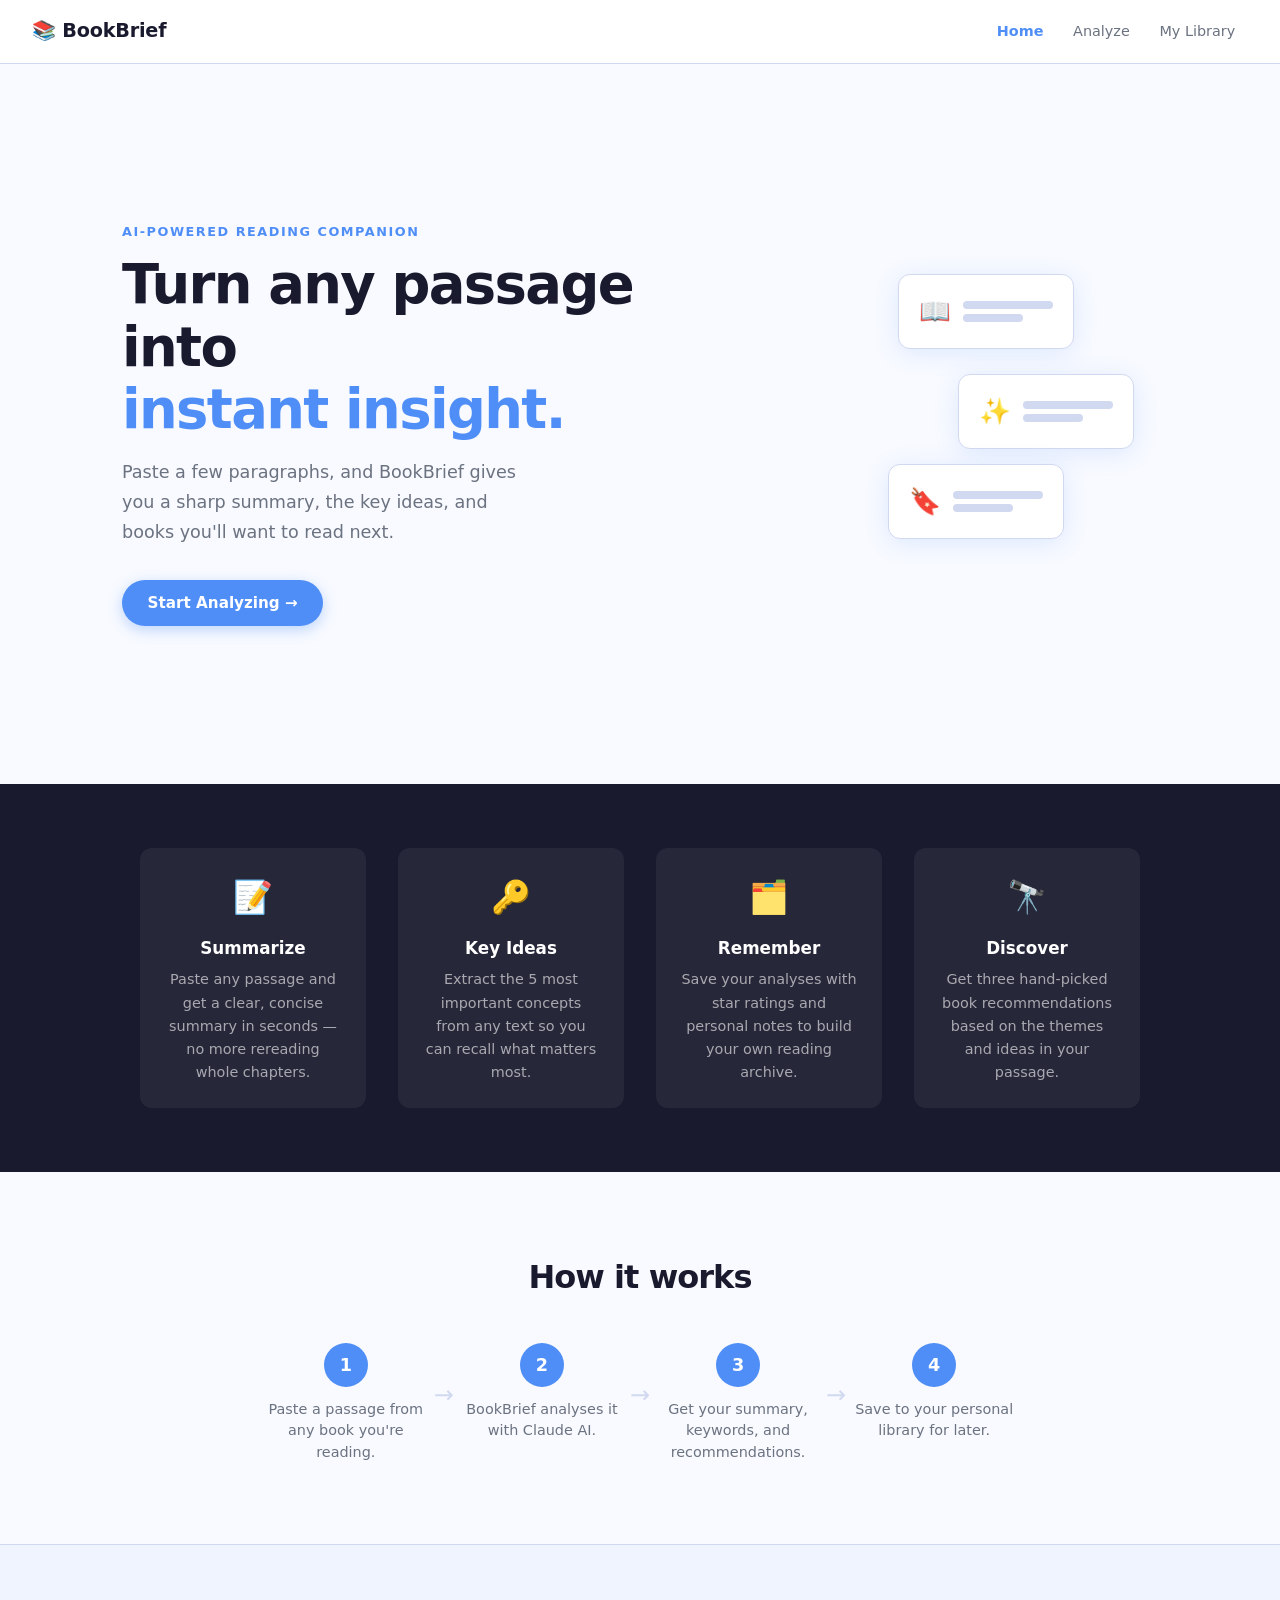
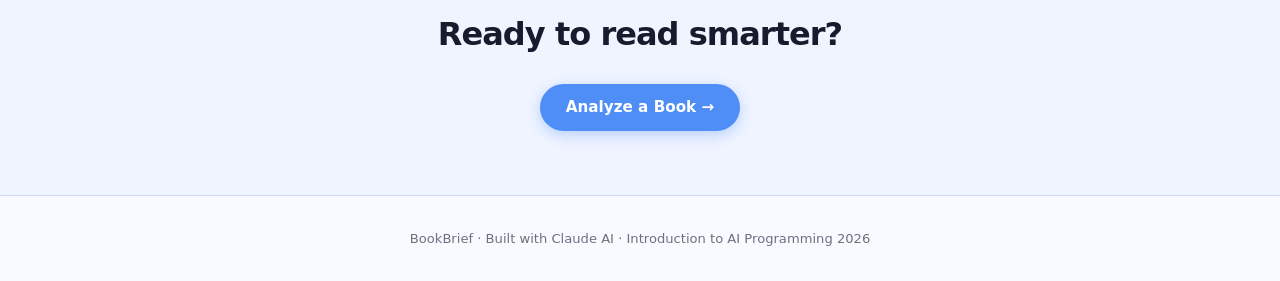
==== index.html @ 8bb093bb "Add files via upload" ====
<!DOCTYPE html>
<html lang="en">
<head>
  <meta charset="UTF-8" />
  <meta name="viewport" content="width=device-width, initial-scale=1.0" />
  <title>BookBrief — AI Book Summarizer</title>
  <link rel="stylesheet" href="style.css" />
</head>
<body>
  <!-- NAV -->
  <nav class="navbar">
    <a href="index.html" class="nav-logo">📚 BookBrief</a>
    <button class="nav-toggle" onclick="toggleNav()" aria-label="Menu">☰</button>
    <ul class="nav-links" id="navLinks">
      <li><a href="index.html" class="active">Home</a></li>
      <li><a href="analyze.html">Analyze</a></li>
      <li><a href="library.html">My Library</a></li>
    </ul>
  </nav>

  <!-- HERO -->
  <section class="hero">
    <div class="hero-inner">
      <p class="hero-eyebrow">AI-Powered Reading Companion</p>
      <h1 class="hero-title">Turn any passage into<br><span class="accent">instant insight.</span></h1>
      <p class="hero-sub">
        Paste a few paragraphs, and BookBrief gives you a sharp summary,
        the key ideas, and books you'll want to read next.
      </p>
      <a href="analyze.html" class="btn-primary">Start Analyzing →</a>
    </div>
    <div class="hero-graphic" aria-hidden="true">
      <div class="book-card bc1">
        <div class="bc-emoji">📖</div>
        <div class="bc-lines">
          <div class="bc-line"></div>
          <div class="bc-line short"></div>
        </div>
      </div>
      <div class="book-card bc2">
        <div class="bc-emoji">✨</div>
        <div class="bc-lines">
          <div class="bc-line"></div>
          <div class="bc-line short"></div>
        </div>
      </div>
      <div class="book-card bc3">
        <div class="bc-emoji">🔖</div>
        <div class="bc-lines">
          <div class="bc-line"></div>
          <div class="bc-line short"></div>
        </div>
      </div>
    </div>
  </section>

  <!-- VALUE PROPS -->
  <section class="props">
    <div class="props-grid">
      <div class="prop-card">
        <div class="prop-icon">📝</div>
        <h3>Summarize</h3>
        <p>Paste any passage and get a clear, concise summary in seconds — no more rereading whole chapters.</p>
      </div>
      <div class="prop-card">
        <div class="prop-icon">🔑</div>
        <h3>Key Ideas</h3>
        <p>Extract the 5 most important concepts from any text so you can recall what matters most.</p>
      </div>
      <div class="prop-card">
        <div class="prop-icon">🗂️</div>
        <h3>Remember</h3>
        <p>Save your analyses with star ratings and personal notes to build your own reading archive.</p>
      </div>
      <div class="prop-card">
        <div class="prop-icon">🔭</div>
        <h3>Discover</h3>
        <p>Get three hand-picked book recommendations based on the themes and ideas in your passage.</p>
      </div>
    </div>
  </section>

  <!-- HOW IT WORKS -->
  <section class="how">
    <h2 class="section-title">How it works</h2>
    <div class="steps">
      <div class="step">
        <div class="step-num">1</div>
        <p>Paste a passage from any book you're reading.</p>
      </div>
      <div class="step-arrow">→</div>
      <div class="step">
        <div class="step-num">2</div>
        <p>BookBrief analyses it with Claude AI.</p>
      </div>
      <div class="step-arrow">→</div>
      <div class="step">
        <div class="step-num">3</div>
        <p>Get your summary, keywords, and recommendations.</p>
      </div>
      <div class="step-arrow">→</div>
      <div class="step">
        <div class="step-num">4</div>
        <p>Save to your personal library for later.</p>
      </div>
    </div>
  </section>

  <!-- CTA -->
  <section class="cta-section">
    <h2>Ready to read smarter?</h2>
    <a href="analyze.html" class="btn-primary">Analyze a Book →</a>
  </section>

  <footer class="footer">
    <p>BookBrief · Built with Claude AI · Introduction to AI Programming 2026</p>
  </footer>

  <script>
    function toggleNav() {
      document.getElementById('navLinks').classList.toggle('open');
    }
  </script>
</body>
</html>
---- style.css ----
/* ── Variables ────────────────────────────────────────────── */
:root {
  --ink:        #1A1A2E;
  --accent:     #4F8EF7;
  --accent-dk:  #2563EB;
  --bg:         #F8FAFF;
  --surface:    #FFFFFF;
  --border:     #D1D9F0;
  --mid-gray:   #6B7280;
  --light-bg:   #EFF4FF;
  --danger:     #EF4444;
  --nav-h:      64px;
  --radius:     12px;
  --shadow:     0 2px 12px rgba(79,142,247,.10);
  --shadow-md:  0 4px 24px rgba(79,142,247,.16);
}

/* ── Reset ────────────────────────────────────────────────── */
*, *::before, *::after { box-sizing: border-box; margin: 0; padding: 0; }
html { scroll-behavior: smooth; }
body {
  font-family: system-ui, -apple-system, 'Segoe UI', sans-serif;
  background: var(--bg);
  color: var(--ink);
  line-height: 1.6;
  padding-top: var(--nav-h);
}

/* ── Nav ──────────────────────────────────────────────────── */
.navbar {
  position: fixed; top: 0; left: 0; right: 0; z-index: 100;
  height: var(--nav-h);
  background: rgba(255,255,255,.92);
  backdrop-filter: blur(12px);
  border-bottom: 1px solid var(--border);
  display: flex; align-items: center; justify-content: space-between;
  padding: 0 2rem;
  gap: 1rem;
}
.nav-logo {
  font-size: 1.2rem; font-weight: 700; color: var(--ink);
  text-decoration: none; letter-spacing: -.01em; flex-shrink: 0;
}
.nav-links {
  list-style: none; display: flex; gap: .25rem;
}
.nav-links a {
  text-decoration: none; color: var(--mid-gray);
  font-size: .9rem; font-weight: 500; padding: .4rem .8rem;
  border-radius: 8px; transition: color .2s, background .2s;
}
.nav-links a:hover { color: var(--accent); background: var(--light-bg); }
.nav-links a.active { color: var(--accent); font-weight: 700; }
.nav-toggle {
  display: none; background: none; border: none; font-size: 1.4rem;
  cursor: pointer; color: var(--ink);
}
@media (max-width: 640px) {
  .nav-toggle { display: block; }
  .nav-links {
    display: none; flex-direction: column; position: absolute;
    top: var(--nav-h); left: 0; right: 0;
    background: var(--surface); border-bottom: 1px solid var(--border);
    padding: 1rem; gap: .25rem;
  }
  .nav-links.open { display: flex; }
}

/* ── Buttons ──────────────────────────────────────────────── */
.btn-primary {
  display: inline-block; background: var(--accent); color: #fff;
  font-weight: 600; font-size: .95rem; padding: .7rem 1.6rem;
  border-radius: 50px; border: none; cursor: pointer;
  text-decoration: none; transition: background .2s, transform .1s, box-shadow .2s;
  box-shadow: 0 4px 14px rgba(79,142,247,.35);
}
.btn-primary:hover { background: var(--accent-dk); transform: translateY(-1px); box-shadow: 0 6px 18px rgba(79,142,247,.40); }
.btn-primary:active { transform: translateY(0); }
.btn-primary:disabled { opacity: .55; cursor: not-allowed; transform: none; }

.btn-ghost {
  background: none; border: 1.5px solid var(--border); color: var(--mid-gray);
  font-size: .85rem; font-weight: 500; padding: .4rem .9rem;
  border-radius: 8px; cursor: pointer; transition: border-color .2s, color .2s;
}
.btn-ghost:hover { border-color: var(--accent); color: var(--accent); }

.btn-danger {
  background: var(--danger); color: #fff; border: none;
  font-size: .9rem; font-weight: 600; padding: .5rem 1.2rem;
  border-radius: 8px; cursor: pointer; transition: opacity .2s;
}
.btn-danger:hover { opacity: .85; }

.btn-danger-ghost {
  background: none; border: 1.5px solid #fca5a5; color: var(--danger);
  font-size: .85rem; font-weight: 500; padding: .4rem .9rem;
  border-radius: 8px; cursor: pointer; transition: border-color .2s, background .2s;
}
.btn-danger-ghost:hover { background: #fef2f2; border-color: var(--danger); }

.btn-sm { padding: .3rem .7rem; font-size: .8rem; }

/* ── Cards ────────────────────────────────────────────────── */
.card {
  background: var(--surface);
  border: 1px solid var(--border);
  border-radius: var(--radius);
  padding: 1.75rem;
  box-shadow: var(--shadow);
}

/* ── HERO ─────────────────────────────────────────────────── */
.hero {
  min-height: 80vh; display: flex; align-items: center;
  justify-content: space-between; gap: 3rem;
  max-width: 1100px; margin: 0 auto; padding: 5rem 2rem;
}
.hero-inner { max-width: 540px; }
.hero-eyebrow {
  font-size: .8rem; font-weight: 700; letter-spacing: .12em;
  text-transform: uppercase; color: var(--accent); margin-bottom: .75rem;
}
.hero-title {
  font-size: clamp(2.4rem, 5vw, 3.4rem); font-weight: 800;
  line-height: 1.15; letter-spacing: -.03em; color: var(--ink);
  margin-bottom: 1rem;
}
.hero-title .accent { color: var(--accent); }
.hero-sub {
  font-size: 1.1rem; color: var(--mid-gray); line-height: 1.7;
  margin-bottom: 2rem; max-width: 420px;
}

/* floating book cards decoration */
.hero-graphic {
  flex-shrink: 0; position: relative;
  width: 280px; height: 300px; display: none;
}
@media (min-width: 900px) { .hero-graphic { display: block; } }
.book-card {
  position: absolute; background: var(--surface);
  border: 1px solid var(--border); border-radius: var(--radius);
  padding: 1rem 1.25rem; box-shadow: var(--shadow-md);
  display: flex; align-items: center; gap: .75rem;
  animation: float 4s ease-in-out infinite;
}
.bc1 { top: 0; left: 20px; animation-delay: 0s; }
.bc2 { top: 100px; left: 80px; animation-delay: 1.3s; }
.bc3 { top: 190px; left: 10px; animation-delay: 2.6s; }
.bc-emoji { font-size: 1.6rem; }
.bc-lines { display: flex; flex-direction: column; gap: .35rem; }
.bc-line { height: 8px; width: 90px; background: var(--border); border-radius: 99px; }
.bc-line.short { width: 60px; }
@keyframes float {
  0%,100% { transform: translateY(0); }
  50%      { transform: translateY(-8px); }
}

/* ── Value props ──────────────────────────────────────────── */
.props {
  background: var(--ink); padding: 4rem 2rem;
}
.props-grid {
  display: grid; grid-template-columns: repeat(auto-fit, minmax(200px, 1fr));
  gap: 2rem; max-width: 1000px; margin: 0 auto;
}
.prop-card {
  text-align: center; padding: 1.5rem; border-radius: var(--radius);
  background: rgba(255,255,255,.06); transition: background .2s;
}
.prop-card:hover { background: rgba(255,255,255,.10); }
.prop-icon { font-size: 2rem; margin-bottom: .75rem; }
.prop-card h3 { color: #fff; font-size: 1.05rem; margin-bottom: .4rem; }
.prop-card p  { color: rgba(255,255,255,.60); font-size: .9rem; line-height: 1.6; }

/* ── How it works ─────────────────────────────────────────── */
.how {
  padding: 5rem 2rem; max-width: 900px; margin: 0 auto; text-align: center;
}
.section-title {
  font-size: 2rem; font-weight: 800; letter-spacing: -.03em;
  color: var(--ink); margin-bottom: 2.5rem;
}
.steps {
  display: flex; align-items: flex-start; justify-content: center;
  flex-wrap: wrap; gap: .5rem;
}
.step { text-align: center; flex: 0 0 auto; width: 160px; }
.step-num {
  width: 44px; height: 44px; border-radius: 50%;
  background: var(--accent); color: #fff; font-weight: 800; font-size: 1.1rem;
  display: flex; align-items: center; justify-content: center; margin: 0 auto .75rem;
}
.step p { font-size: .9rem; color: var(--mid-gray); line-height: 1.5; }
.step-arrow { font-size: 1.5rem; color: var(--border); align-self: center; margin-top: -1rem; }

/* ── CTA section ──────────────────────────────────────────── */
.cta-section {
  background: var(--light-bg); text-align: center;
  padding: 4rem 2rem; border-top: 1px solid var(--border);
}
.cta-section h2 {
  font-size: 2rem; font-weight: 800; letter-spacing: -.03em; margin-bottom: 1.5rem;
}

/* ── Page layout ──────────────────────────────────────────── */
.page-main {
  max-width: 760px; margin: 0 auto; padding: 3rem 1.5rem 5rem;
}
.page-header { margin-bottom: 2rem; }
.page-header h1 {
  font-size: 2rem; font-weight: 800; letter-spacing: -.03em; margin-bottom: .4rem;
}
.page-header p { color: var(--mid-gray); }

/* ── Form ─────────────────────────────────────────────────── */
.analyze-form { display: flex; flex-direction: column; gap: 1.25rem; }
.form-group { display: flex; flex-direction: column; gap: .4rem; }
.form-group label {
  font-size: .85rem; font-weight: 600; color: var(--ink);
  display: flex; align-items: center; gap: .5rem;
}
.label-hint { font-weight: 400; color: var(--mid-gray); font-size: .8rem; }
input[type=text], textarea {
  width: 100%; padding: .7rem 1rem;
  border: 1.5px solid var(--border); border-radius: 10px;
  font-size: .95rem; font-family: inherit;
  background: var(--bg); color: var(--ink);
  transition: border-color .2s, box-shadow .2s; resize: vertical;
}
input[type=text]:focus, textarea:focus {
  outline: none; border-color: var(--accent);
  box-shadow: 0 0 0 3px rgba(79,142,247,.18);
}
.error-msg {
  background: #fef2f2; border: 1px solid #fca5a5;
  color: #b91c1c; padding: .65rem 1rem; border-radius: 8px;
  font-size: .9rem;
}

/* ── Loading ──────────────────────────────────────────────── */
.loading-box {
  text-align: center; padding: 3rem;
  display: flex; flex-direction: column; align-items: center; gap: 1rem;
  color: var(--mid-gray);
}
.spinner {
  width: 40px; height: 40px; border: 3px solid var(--border);
  border-top-color: var(--accent); border-radius: 50%;
  animation: spin .8s linear infinite;
}
@keyframes spin { to { transform: rotate(360deg); } }

/* ── Results ──────────────────────────────────────────────── */
.results { display: flex; flex-direction: column; gap: 1.25rem; margin-top: 1.5rem; }
.result-card { }
.result-header { display: flex; align-items: center; justify-content: space-between; margin-bottom: .75rem; }
.result-header h2 { font-size: 1.05rem; font-weight: 700; }
.result-body { color: var(--ink); line-height: 1.7; }

/* ── Chips ────────────────────────────────────────────────── */
.chip-row { display: flex; flex-wrap: wrap; gap: .5rem; margin-top: .75rem; }
.chip {
  background: var(--light-bg); color: var(--accent);
  font-size: .82rem; font-weight: 600; padding: .3rem .8rem;
  border-radius: 50px; border: 1px solid rgba(79,142,247,.25);
}
.chip-sm { font-size: .75rem; padding: .2rem .6rem; }

/* ── Recommendations ──────────────────────────────────────── */
.rec-list {
  list-style: none; display: flex; flex-direction: column; gap: .6rem;
  margin-top: .75rem;
}
.rec-list li {
  display: flex; align-items: center; gap: .75rem;
  font-size: .95rem; color: var(--ink);
}
.rec-num {
  width: 24px; height: 24px; border-radius: 50%;
  background: var(--light-bg); color: var(--accent);
  font-size: .75rem; font-weight: 700;
  display: flex; align-items: center; justify-content: center; flex-shrink: 0;
}

/* ── Save card ────────────────────────────────────────────── */
.save-card { display: flex; flex-direction: column; gap: 1rem; }
.save-card h2 { font-size: 1.05rem; font-weight: 700; }
.star-row { display: flex; align-items: center; gap: .75rem; font-size: .9rem; color: var(--mid-gray); }
.stars { display: flex; gap: .15rem; }
.star {
  background: none; border: none; font-size: 1.5rem; color: var(--border);
  cursor: pointer; padding: 0; line-height: 1; transition: color .15s, transform .1s;
}
.star:hover, .star.active { color: #f59e0b; }
.star:hover { transform: scale(1.1); }
.save-msg {
  background: #f0fdf4; border: 1px solid #86efac;
  color: #15803d; padding: .6rem 1rem; border-radius: 8px; font-size: .9rem;
}

/* ── Library page ─────────────────────────────────────────── */
.lib-header { display: flex; align-items: flex-start; justify-content: space-between; flex-wrap: wrap; gap: 1rem; }
.lib-controls { display: flex; align-items: center; gap: .75rem; }
.search-input { max-width: 220px; padding: .55rem .9rem; font-size: .88rem; }

.lib-grid {
  display: grid; grid-template-columns: repeat(auto-fill, minmax(300px, 1fr));
  gap: 1.25rem; margin-top: 1rem;
}
.lib-card {
  background: var(--surface); border: 1px solid var(--border);
  border-radius: var(--radius); padding: 1.5rem;
  box-shadow: var(--shadow); display: flex; flex-direction: column; gap: .75rem;
  transition: box-shadow .2s, transform .2s;
}
.lib-card:hover { box-shadow: var(--shadow-md); transform: translateY(-2px); }
.lib-card-top { display: flex; gap: 1rem; align-items: flex-start; }
.lib-emoji { font-size: 2.2rem; line-height: 1; }
.lib-card-meta { flex: 1; min-width: 0; }
.lib-title {
  font-size: 1rem; font-weight: 700; color: var(--ink);
  white-space: nowrap; overflow: hidden; text-overflow: ellipsis; margin-bottom: .2rem;
}
.lib-stars { display: flex; gap: .05rem; margin-bottom: .2rem; }
.star-display { font-size: 1rem; color: var(--border); }
.star-display.filled { color: #f59e0b; }
.no-rating { font-size: .8rem; color: var(--mid-gray); }
.lib-date { font-size: .75rem; color: var(--mid-gray); }
.lib-review {
  font-size: .9rem; color: var(--mid-gray); font-style: italic;
  border-left: 3px solid var(--accent); padding-left: .75rem;
}
.lib-summary {
  font-size: .88rem; color: var(--ink); line-height: 1.6;
  display: -webkit-box; -webkit-line-clamp: 3; -webkit-box-orient: vertical; overflow: hidden;
}
.lib-card-footer {
  display: flex; justify-content: space-between; align-items: center;
  border-top: 1px solid var(--border); padding-top: .75rem; margin-top: .25rem;
}

/* ── Empty state ──────────────────────────────────────────── */
.empty-state {
  text-align: center; padding: 5rem 2rem;
  display: flex; flex-direction: column; align-items: center; gap: 1rem;
}
.empty-icon { font-size: 3rem; }
.empty-state h2 { font-size: 1.4rem; font-weight: 700; color: var(--ink); }
.empty-state p { color: var(--mid-gray); }

/* ── Modal ────────────────────────────────────────────────── */
.modal-overlay {
  position: fixed; inset: 0; background: rgba(0,0,0,.45);
  display: flex; align-items: center; justify-content: center; z-index: 200;
}
.modal {
  background: var(--surface); border-radius: var(--radius);
  padding: 2rem; max-width: 360px; width: 90%;
  box-shadow: 0 20px 60px rgba(0,0,0,.25);
}
.modal h3 { font-size: 1.1rem; margin-bottom: .4rem; }
.modal p  { color: var(--mid-gray); font-size: .9rem; margin-bottom: 1.5rem; }
.modal-btns { display: flex; justify-content: flex-end; gap: .75rem; }

/* ── Footer ───────────────────────────────────────────────── */
.footer {
  text-align: center; padding: 2rem;
  color: var(--mid-gray); font-size: .82rem;
  border-top: 1px solid var(--border);
}

/* ── Utilities ────────────────────────────────────────────── */
.hidden { display: none !important; }
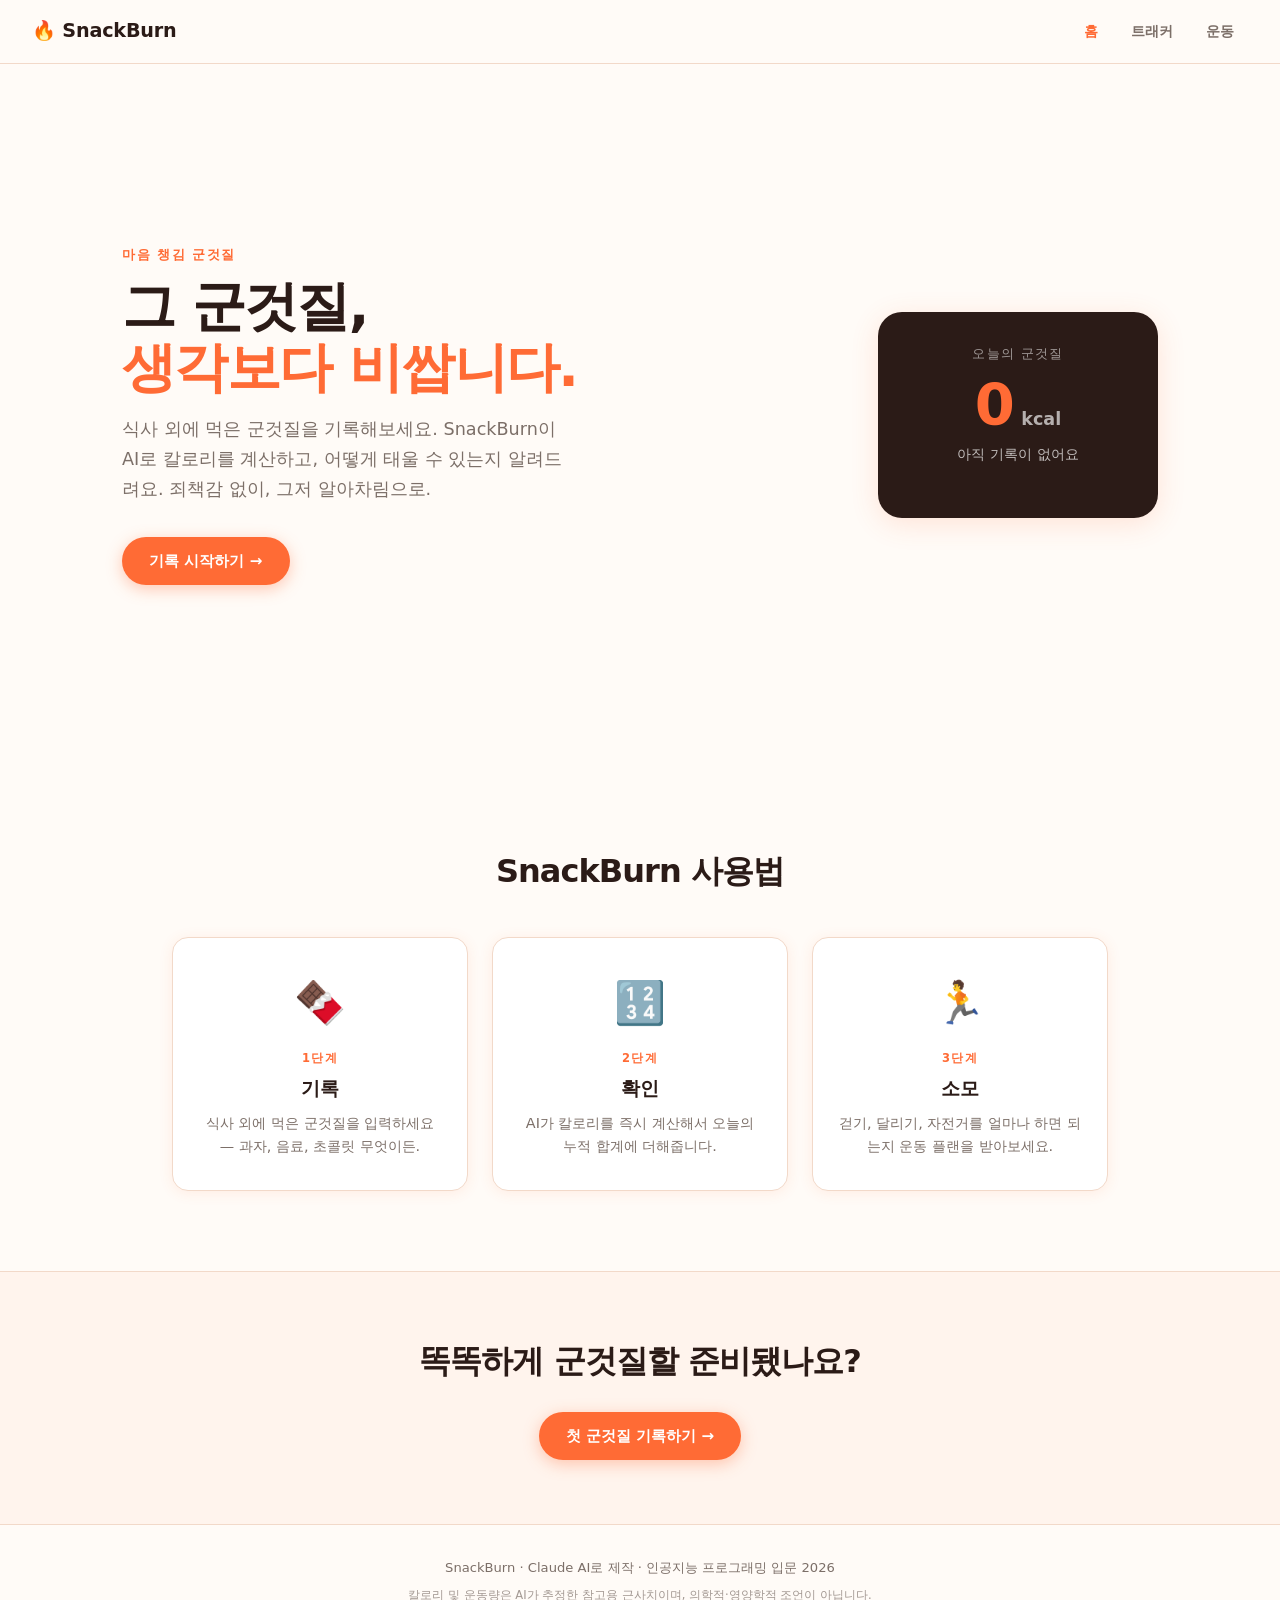
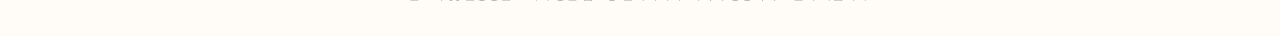
==== commit 4776e275: "Add files via upload" ====
--- a/index.html
+++ b/index.html
@@ -1,125 +1,104 @@
 <!DOCTYPE html>
-<html lang="en">
+<html lang="ko">
 <head>
   <meta charset="UTF-8" />
   <meta name="viewport" content="width=device-width, initial-scale=1.0" />
-  <title>BookBrief — AI Book Summarizer</title>
+  <title>SnackBurn — 군것질, 똑똑하게 태우자</title>
   <link rel="stylesheet" href="style.css" />
 </head>
 <body>
   <!-- NAV -->
   <nav class="navbar">
-    <a href="index.html" class="nav-logo">📚 BookBrief</a>
-    <button class="nav-toggle" onclick="toggleNav()" aria-label="Menu">☰</button>
+    <a href="index.html" class="nav-logo">🔥 SnackBurn</a>
+    <button class="nav-toggle" onclick="toggleNav()" aria-label="메뉴">☰</button>
     <ul class="nav-links" id="navLinks">
-      <li><a href="index.html" class="active">Home</a></li>
-      <li><a href="analyze.html">Analyze</a></li>
-      <li><a href="library.html">My Library</a></li>
+      <li><a href="index.html" class="active">홈</a></li>
+      <li><a href="tracker.html">트래커</a></li>
+      <li><a href="workout.html">운동</a></li>
     </ul>
   </nav>
 
   <!-- HERO -->
   <section class="hero">
     <div class="hero-inner">
-      <p class="hero-eyebrow">AI-Powered Reading Companion</p>
-      <h1 class="hero-title">Turn any passage into<br><span class="accent">instant insight.</span></h1>
+      <p class="hero-eyebrow">마음 챙김 군것질</p>
+      <h1 class="hero-title">그 군것질,<br><span class="accent">생각보다 비쌉니다.</span></h1>
       <p class="hero-sub">
-        Paste a few paragraphs, and BookBrief gives you a sharp summary,
-        the key ideas, and books you'll want to read next.
+        식사 외에 먹은 군것질을 기록해보세요. SnackBurn이 AI로 칼로리를 계산하고,
+        어떻게 태울 수 있는지 알려드려요. 죄책감 없이, 그저 알아차림으로.
       </p>
-      <a href="analyze.html" class="btn-primary">Start Analyzing →</a>
+      <a href="tracker.html" class="btn-primary">기록 시작하기 →</a>
     </div>
-    <div class="hero-graphic" aria-hidden="true">
-      <div class="book-card bc1">
-        <div class="bc-emoji">📖</div>
-        <div class="bc-lines">
-          <div class="bc-line"></div>
-          <div class="bc-line short"></div>
-        </div>
+
+    <!-- TODAY SUMMARY WIDGET -->
+    <div class="today-widget">
+      <p class="tw-label">오늘의 군것질</p>
+      <div class="tw-calorie">
+        <span class="tw-num" id="todayCalories">0</span>
+        <span class="tw-unit">kcal</span>
       </div>
-      <div class="book-card bc2">
-        <div class="bc-emoji">✨</div>
-        <div class="bc-lines">
-          <div class="bc-line"></div>
-          <div class="bc-line short"></div>
-        </div>
-      </div>
-      <div class="book-card bc3">
-        <div class="bc-emoji">🔖</div>
-        <div class="bc-lines">
-          <div class="bc-line"></div>
-          <div class="bc-line short"></div>
-        </div>
-      </div>
+      <p class="tw-count" id="todayCount">아직 기록이 없어요</p>
+      <a href="workout.html" class="tw-link" id="twLink">태우는 방법 보기 →</a>
     </div>
   </section>
 
-  <!-- VALUE PROPS -->
-  <section class="props">
-    <div class="props-grid">
-      <div class="prop-card">
-        <div class="prop-icon">📝</div>
-        <h3>Summarize</h3>
-        <p>Paste any passage and get a clear, concise summary in seconds — no more rereading whole chapters.</p>
+  <!-- CONCEPT -->
+  <section class="concept">
+    <h2 class="section-title">SnackBurn 사용법</h2>
+    <div class="concept-grid">
+      <div class="concept-card">
+        <div class="concept-emoji">🍫</div>
+        <div class="concept-step">1단계</div>
+        <h3>기록</h3>
+        <p>식사 외에 먹은 군것질을 입력하세요 — 과자, 음료, 초콜릿 무엇이든.</p>
       </div>
-      <div class="prop-card">
-        <div class="prop-icon">🔑</div>
-        <h3>Key Ideas</h3>
-        <p>Extract the 5 most important concepts from any text so you can recall what matters most.</p>
+      <div class="concept-card">
+        <div class="concept-emoji">🔢</div>
+        <div class="concept-step">2단계</div>
+        <h3>확인</h3>
+        <p>AI가 칼로리를 즉시 계산해서 오늘의 누적 합계에 더해줍니다.</p>
       </div>
-      <div class="prop-card">
-        <div class="prop-icon">🗂️</div>
-        <h3>Remember</h3>
-        <p>Save your analyses with star ratings and personal notes to build your own reading archive.</p>
-      </div>
-      <div class="prop-card">
-        <div class="prop-icon">🔭</div>
-        <h3>Discover</h3>
-        <p>Get three hand-picked book recommendations based on the themes and ideas in your passage.</p>
-      </div>
-    </div>
-  </section>
-
-  <!-- HOW IT WORKS -->
-  <section class="how">
-    <h2 class="section-title">How it works</h2>
-    <div class="steps">
-      <div class="step">
-        <div class="step-num">1</div>
-        <p>Paste a passage from any book you're reading.</p>
-      </div>
-      <div class="step-arrow">→</div>
-      <div class="step">
-        <div class="step-num">2</div>
-        <p>BookBrief analyses it with Claude AI.</p>
-      </div>
-      <div class="step-arrow">→</div>
-      <div class="step">
-        <div class="step-num">3</div>
-        <p>Get your summary, keywords, and recommendations.</p>
-      </div>
-      <div class="step-arrow">→</div>
-      <div class="step">
-        <div class="step-num">4</div>
-        <p>Save to your personal library for later.</p>
+      <div class="concept-card">
+        <div class="concept-emoji">🏃</div>
+        <div class="concept-step">3단계</div>
+        <h3>소모</h3>
+        <p>걷기, 달리기, 자전거를 얼마나 하면 되는지 운동 플랜을 받아보세요.</p>
       </div>
     </div>
   </section>
 
   <!-- CTA -->
   <section class="cta-section">
-    <h2>Ready to read smarter?</h2>
-    <a href="analyze.html" class="btn-primary">Analyze a Book →</a>
+    <h2>똑똑하게 군것질할 준비됐나요?</h2>
+    <a href="tracker.html" class="btn-primary">첫 군것질 기록하기 →</a>
   </section>
 
   <footer class="footer">
-    <p>BookBrief · Built with Claude AI · Introduction to AI Programming 2026</p>
+    <p>SnackBurn · Claude AI로 제작 · 인공지능 프로그래밍 입문 2026</p>
+    <p class="disclaimer">칼로리 및 운동량은 AI가 추정한 참고용 근사치이며, 의학적·영양학적 조언이 아닙니다.</p>
   </footer>
 
+  <script src="storage.js"></script>
   <script>
     function toggleNav() {
       document.getElementById('navLinks').classList.toggle('open');
     }
+
+    // 오늘 요약 불러오기
+    (function loadSummary() {
+      const log = SnackStore.getToday();
+      const total = log.reduce((sum, s) => sum + (s.calories || 0), 0);
+      document.getElementById('todayCalories').textContent = total;
+      const countEl = document.getElementById('todayCount');
+      const linkEl = document.getElementById('twLink');
+      if (log.length === 0) {
+        countEl.textContent = '아직 기록이 없어요';
+        linkEl.style.display = 'none';
+      } else {
+        countEl.textContent = `군것질 ${log.length}개 기록됨`;
+        linkEl.style.display = 'inline-block';
+      }
+    })();
   </script>
 </body>
 </html>
--- a/style.css
+++ b/style.css
@@ -1,21 +1,22 @@
 /* ── Variables ────────────────────────────────────────────── */
 :root {
-  --ink:        #1A1A2E;
-  --accent:     #4F8EF7;
-  --accent-dk:  #2563EB;
-  --bg:         #F8FAFF;
+  --ink:        #2B1B17;   /* deep cocoa */
+  --accent:     #FF6B35;   /* vivid orange - burn/energy */
+  --accent-dk:  #E8551F;
+  --green:      #16A34A;   /* exercise / positive */
+  --green-dk:   #15803D;
+  --bg:         #FFFBF7;   /* warm off-white */
   --surface:    #FFFFFF;
-  --border:     #D1D9F0;
-  --mid-gray:   #6B7280;
-  --light-bg:   #EFF4FF;
+  --border:     #F2D9C9;   /* soft peach */
+  --mid-gray:   #7C6F68;   /* warm gray */
+  --light-bg:   #FFF4ED;   /* warm cream */
   --danger:     #EF4444;
   --nav-h:      64px;
-  --radius:     12px;
-  --shadow:     0 2px 12px rgba(79,142,247,.10);
-  --shadow-md:  0 4px 24px rgba(79,142,247,.16);
-}
-
-/* ── Reset ────────────────────────────────────────────────── */
+  --radius:     16px;
+  --shadow:     0 2px 14px rgba(255,107,53,.10);
+  --shadow-md:  0 6px 28px rgba(255,107,53,.16);
+}
+
 *, *::before, *::after { box-sizing: border-box; margin: 0; padding: 0; }
 html { scroll-behavior: smooth; }
 body {
@@ -30,27 +31,24 @@
 .navbar {
   position: fixed; top: 0; left: 0; right: 0; z-index: 100;
   height: var(--nav-h);
-  background: rgba(255,255,255,.92);
+  background: rgba(255,251,247,.92);
   backdrop-filter: blur(12px);
   border-bottom: 1px solid var(--border);
   display: flex; align-items: center; justify-content: space-between;
-  padding: 0 2rem;
-  gap: 1rem;
+  padding: 0 2rem; gap: 1rem;
 }
 .nav-logo {
-  font-size: 1.2rem; font-weight: 700; color: var(--ink);
+  font-size: 1.2rem; font-weight: 800; color: var(--ink);
   text-decoration: none; letter-spacing: -.01em; flex-shrink: 0;
 }
-.nav-links {
-  list-style: none; display: flex; gap: .25rem;
-}
+.nav-links { list-style: none; display: flex; gap: .25rem; }
 .nav-links a {
   text-decoration: none; color: var(--mid-gray);
-  font-size: .9rem; font-weight: 500; padding: .4rem .8rem;
-  border-radius: 8px; transition: color .2s, background .2s;
+  font-size: .9rem; font-weight: 600; padding: .4rem .9rem;
+  border-radius: 10px; transition: color .2s, background .2s;
 }
 .nav-links a:hover { color: var(--accent); background: var(--light-bg); }
-.nav-links a.active { color: var(--accent); font-weight: 700; }
+.nav-links a.active { color: var(--accent); }
 .nav-toggle {
   display: none; background: none; border: none; font-size: 1.4rem;
   cursor: pointer; color: var(--ink);
@@ -69,37 +67,37 @@
 /* ── Buttons ──────────────────────────────────────────────── */
 .btn-primary {
   display: inline-block; background: var(--accent); color: #fff;
-  font-weight: 600; font-size: .95rem; padding: .7rem 1.6rem;
+  font-weight: 700; font-size: .95rem; padding: .75rem 1.7rem;
   border-radius: 50px; border: none; cursor: pointer;
   text-decoration: none; transition: background .2s, transform .1s, box-shadow .2s;
-  box-shadow: 0 4px 14px rgba(79,142,247,.35);
-}
-.btn-primary:hover { background: var(--accent-dk); transform: translateY(-1px); box-shadow: 0 6px 18px rgba(79,142,247,.40); }
+  box-shadow: 0 4px 16px rgba(255,107,53,.35);
+}
+.btn-primary:hover { background: var(--accent-dk); transform: translateY(-1px); box-shadow: 0 6px 20px rgba(255,107,53,.42); }
 .btn-primary:active { transform: translateY(0); }
-.btn-primary:disabled { opacity: .55; cursor: not-allowed; transform: none; }
+.btn-primary:disabled { opacity: .6; cursor: not-allowed; transform: none; }
+
+.btn-secondary {
+  display: inline-block; background: var(--green); color: #fff;
+  font-weight: 700; font-size: .95rem; padding: .75rem 1.7rem;
+  border-radius: 50px; border: none; cursor: pointer; text-decoration: none;
+  transition: background .2s, transform .1s; box-shadow: 0 4px 16px rgba(22,163,74,.30);
+}
+.btn-secondary:hover { background: var(--green-dk); transform: translateY(-1px); }
+.btn-secondary.full { width: 100%; text-align: center; margin-top: 1.5rem; }
 
 .btn-ghost {
   background: none; border: 1.5px solid var(--border); color: var(--mid-gray);
-  font-size: .85rem; font-weight: 500; padding: .4rem .9rem;
-  border-radius: 8px; cursor: pointer; transition: border-color .2s, color .2s;
+  font-size: .85rem; font-weight: 600; padding: .45rem .9rem;
+  border-radius: 10px; cursor: pointer; transition: border-color .2s, color .2s;
 }
 .btn-ghost:hover { border-color: var(--accent); color: var(--accent); }
-
 .btn-danger {
   background: var(--danger); color: #fff; border: none;
   font-size: .9rem; font-weight: 600; padding: .5rem 1.2rem;
-  border-radius: 8px; cursor: pointer; transition: opacity .2s;
+  border-radius: 10px; cursor: pointer; transition: opacity .2s;
 }
 .btn-danger:hover { opacity: .85; }
-
-.btn-danger-ghost {
-  background: none; border: 1.5px solid #fca5a5; color: var(--danger);
-  font-size: .85rem; font-weight: 500; padding: .4rem .9rem;
-  border-radius: 8px; cursor: pointer; transition: border-color .2s, background .2s;
-}
-.btn-danger-ghost:hover { background: #fef2f2; border-color: var(--danger); }
-
-.btn-sm { padding: .3rem .7rem; font-size: .8rem; }
+.btn-sm { padding: .35rem .8rem; font-size: .82rem; }
 
 /* ── Cards ────────────────────────────────────────────────── */
 .card {
@@ -112,264 +110,192 @@
 
 /* ── HERO ─────────────────────────────────────────────────── */
 .hero {
-  min-height: 80vh; display: flex; align-items: center;
+  min-height: 78vh; display: flex; align-items: center;
   justify-content: space-between; gap: 3rem;
-  max-width: 1100px; margin: 0 auto; padding: 5rem 2rem;
-}
-.hero-inner { max-width: 540px; }
+  max-width: 1100px; margin: 0 auto; padding: 4rem 2rem;
+  flex-wrap: wrap;
+}
+.hero-inner { max-width: 540px; flex: 1 1 360px; }
 .hero-eyebrow {
-  font-size: .8rem; font-weight: 700; letter-spacing: .12em;
+  font-size: .8rem; font-weight: 800; letter-spacing: .12em;
   text-transform: uppercase; color: var(--accent); margin-bottom: .75rem;
 }
 .hero-title {
-  font-size: clamp(2.4rem, 5vw, 3.4rem); font-weight: 800;
-  line-height: 1.15; letter-spacing: -.03em; color: var(--ink);
-  margin-bottom: 1rem;
+  font-size: clamp(2.3rem, 5vw, 3.4rem); font-weight: 900;
+  line-height: 1.12; letter-spacing: -.03em; color: var(--ink); margin-bottom: 1rem;
 }
 .hero-title .accent { color: var(--accent); }
 .hero-sub {
   font-size: 1.1rem; color: var(--mid-gray); line-height: 1.7;
-  margin-bottom: 2rem; max-width: 420px;
-}
-
-/* floating book cards decoration */
-.hero-graphic {
-  flex-shrink: 0; position: relative;
-  width: 280px; height: 300px; display: none;
-}
-@media (min-width: 900px) { .hero-graphic { display: block; } }
-.book-card {
-  position: absolute; background: var(--surface);
-  border: 1px solid var(--border); border-radius: var(--radius);
-  padding: 1rem 1.25rem; box-shadow: var(--shadow-md);
-  display: flex; align-items: center; gap: .75rem;
-  animation: float 4s ease-in-out infinite;
-}
-.bc1 { top: 0; left: 20px; animation-delay: 0s; }
-.bc2 { top: 100px; left: 80px; animation-delay: 1.3s; }
-.bc3 { top: 190px; left: 10px; animation-delay: 2.6s; }
-.bc-emoji { font-size: 1.6rem; }
-.bc-lines { display: flex; flex-direction: column; gap: .35rem; }
-.bc-line { height: 8px; width: 90px; background: var(--border); border-radius: 99px; }
-.bc-line.short { width: 60px; }
-@keyframes float {
-  0%,100% { transform: translateY(0); }
-  50%      { transform: translateY(-8px); }
-}
-
-/* ── Value props ──────────────────────────────────────────── */
-.props {
-  background: var(--ink); padding: 4rem 2rem;
-}
-.props-grid {
-  display: grid; grid-template-columns: repeat(auto-fit, minmax(200px, 1fr));
-  gap: 2rem; max-width: 1000px; margin: 0 auto;
-}
-.prop-card {
-  text-align: center; padding: 1.5rem; border-radius: var(--radius);
-  background: rgba(255,255,255,.06); transition: background .2s;
-}
-.prop-card:hover { background: rgba(255,255,255,.10); }
-.prop-icon { font-size: 2rem; margin-bottom: .75rem; }
-.prop-card h3 { color: #fff; font-size: 1.05rem; margin-bottom: .4rem; }
-.prop-card p  { color: rgba(255,255,255,.60); font-size: .9rem; line-height: 1.6; }
-
-/* ── How it works ─────────────────────────────────────────── */
-.how {
-  padding: 5rem 2rem; max-width: 900px; margin: 0 auto; text-align: center;
-}
-.section-title {
-  font-size: 2rem; font-weight: 800; letter-spacing: -.03em;
-  color: var(--ink); margin-bottom: 2.5rem;
-}
-.steps {
-  display: flex; align-items: flex-start; justify-content: center;
-  flex-wrap: wrap; gap: .5rem;
-}
-.step { text-align: center; flex: 0 0 auto; width: 160px; }
-.step-num {
-  width: 44px; height: 44px; border-radius: 50%;
-  background: var(--accent); color: #fff; font-weight: 800; font-size: 1.1rem;
-  display: flex; align-items: center; justify-content: center; margin: 0 auto .75rem;
-}
-.step p { font-size: .9rem; color: var(--mid-gray); line-height: 1.5; }
-.step-arrow { font-size: 1.5rem; color: var(--border); align-self: center; margin-top: -1rem; }
+  margin-bottom: 2rem; max-width: 440px;
+}
+
+/* Today widget */
+.today-widget {
+  flex: 0 1 280px;
+  background: var(--ink); color: #fff;
+  border-radius: 24px; padding: 2rem;
+  box-shadow: var(--shadow-md); text-align: center;
+}
+.tw-label { font-size: .8rem; text-transform: uppercase; letter-spacing: .1em; color: rgba(255,255,255,.55); margin-bottom: .75rem; }
+.tw-calorie { display: flex; align-items: baseline; justify-content: center; gap: .4rem; margin-bottom: .5rem; }
+.tw-num { font-size: 3.6rem; font-weight: 900; line-height: 1; color: var(--accent); }
+.tw-unit { font-size: 1.1rem; color: rgba(255,255,255,.65); font-weight: 600; }
+.tw-count { font-size: .9rem; color: rgba(255,255,255,.7); margin-bottom: 1.25rem; }
+.tw-link { color: #fff; font-size: .88rem; font-weight: 600; text-decoration: none; border-bottom: 2px solid var(--accent); padding-bottom: 2px; }
+.tw-link:hover { color: var(--accent); }
+
+/* ── Concept ──────────────────────────────────────────────── */
+.concept { padding: 5rem 2rem; max-width: 1000px; margin: 0 auto; text-align: center; }
+.section-title { font-size: 2rem; font-weight: 900; letter-spacing: -.03em; color: var(--ink); margin-bottom: 2.5rem; }
+.concept-grid { display: grid; grid-template-columns: repeat(auto-fit, minmax(220px, 1fr)); gap: 1.5rem; }
+.concept-card {
+  background: var(--surface); border: 1px solid var(--border);
+  border-radius: var(--radius); padding: 2rem 1.5rem; box-shadow: var(--shadow);
+  transition: transform .2s, box-shadow .2s;
+}
+.concept-card:hover { transform: translateY(-4px); box-shadow: var(--shadow-md); }
+.concept-emoji { font-size: 2.6rem; margin-bottom: .75rem; }
+.concept-step { font-size: .72rem; font-weight: 800; text-transform: uppercase; letter-spacing: .12em; color: var(--accent); margin-bottom: .4rem; }
+.concept-card h3 { font-size: 1.2rem; margin-bottom: .5rem; }
+.concept-card p { font-size: .9rem; color: var(--mid-gray); line-height: 1.6; }
 
 /* ── CTA section ──────────────────────────────────────────── */
 .cta-section {
   background: var(--light-bg); text-align: center;
   padding: 4rem 2rem; border-top: 1px solid var(--border);
 }
-.cta-section h2 {
-  font-size: 2rem; font-weight: 800; letter-spacing: -.03em; margin-bottom: 1.5rem;
-}
+.cta-section h2 { font-size: 2rem; font-weight: 900; letter-spacing: -.03em; margin-bottom: 1.5rem; }
 
 /* ── Page layout ──────────────────────────────────────────── */
-.page-main {
-  max-width: 760px; margin: 0 auto; padding: 3rem 1.5rem 5rem;
-}
+.page-main { max-width: 680px; margin: 0 auto; padding: 3rem 1.5rem 5rem; }
 .page-header { margin-bottom: 2rem; }
-.page-header h1 {
-  font-size: 2rem; font-weight: 800; letter-spacing: -.03em; margin-bottom: .4rem;
-}
+.page-header h1 { font-size: 2rem; font-weight: 900; letter-spacing: -.03em; margin-bottom: .4rem; }
 .page-header p { color: var(--mid-gray); }
 
-/* ── Form ─────────────────────────────────────────────────── */
-.analyze-form { display: flex; flex-direction: column; gap: 1.25rem; }
+/* ── Total card (tracker) ─────────────────────────────────── */
+.total-card {
+  background: var(--ink); color: #fff;
+  border-radius: var(--radius); padding: 2rem; text-align: center;
+  box-shadow: var(--shadow-md); margin-bottom: 1.5rem;
+}
+.total-label { font-size: .8rem; text-transform: uppercase; letter-spacing: .1em; color: rgba(255,255,255,.55); margin-bottom: .5rem; }
+.total-num { display: flex; align-items: baseline; justify-content: center; gap: .4rem; margin-bottom: 1.25rem; }
+.total-num #totalCalories { font-size: 4rem; font-weight: 900; line-height: 1; color: var(--accent); }
+.total-unit { font-size: 1.2rem; color: rgba(255,255,255,.65); font-weight: 600; }
+.progress-track { height: 10px; background: rgba(255,255,255,.15); border-radius: 50px; overflow: hidden; }
+.progress-fill { height: 100%; width: 0%; background: var(--accent); border-radius: 50px; transition: width .5s ease, background .3s; }
+.progress-hint { font-size: .82rem; color: rgba(255,255,255,.6); margin-top: .75rem; }
+
+/* ── Add form ─────────────────────────────────────────────── */
+.add-form { display: flex; flex-direction: column; gap: 1rem; margin-bottom: 2rem; }
+.add-row { display: flex; gap: .75rem; }
 .form-group { display: flex; flex-direction: column; gap: .4rem; }
-.form-group label {
-  font-size: .85rem; font-weight: 600; color: var(--ink);
-  display: flex; align-items: center; gap: .5rem;
-}
-.label-hint { font-weight: 400; color: var(--mid-gray); font-size: .8rem; }
-input[type=text], textarea {
+.form-group.grow { flex: 1; }
+.form-group.qty { width: 80px; }
+.form-group label { font-size: .82rem; font-weight: 700; color: var(--ink); }
+input[type=text], input[type=number] {
   width: 100%; padding: .7rem 1rem;
-  border: 1.5px solid var(--border); border-radius: 10px;
-  font-size: .95rem; font-family: inherit;
-  background: var(--bg); color: var(--ink);
-  transition: border-color .2s, box-shadow .2s; resize: vertical;
-}
-input[type=text]:focus, textarea:focus {
-  outline: none; border-color: var(--accent);
-  box-shadow: 0 0 0 3px rgba(79,142,247,.18);
-}
+  border: 1.5px solid var(--border); border-radius: 12px;
+  font-size: .95rem; font-family: inherit; background: var(--bg); color: var(--ink);
+  transition: border-color .2s, box-shadow .2s;
+}
+input:focus { outline: none; border-color: var(--accent); box-shadow: 0 0 0 3px rgba(255,107,53,.18); }
 .error-msg {
-  background: #fef2f2; border: 1px solid #fca5a5;
-  color: #b91c1c; padding: .65rem 1rem; border-radius: 8px;
-  font-size: .9rem;
+  background: #fef2f2; border: 1px solid #fca5a5; color: #b91c1c;
+  padding: .65rem 1rem; border-radius: 10px; font-size: .9rem;
+}
+
+/* ── Snack list ───────────────────────────────────────────── */
+.list-header { display: flex; align-items: center; justify-content: space-between; margin-bottom: 1rem; }
+.list-header h2 { font-size: 1.2rem; font-weight: 800; }
+.snack-list { list-style: none; display: flex; flex-direction: column; gap: .6rem; }
+.snack-item {
+  display: flex; align-items: center; gap: .9rem;
+  background: var(--surface); border: 1px solid var(--border);
+  border-radius: 14px; padding: .8rem 1rem; box-shadow: var(--shadow);
+  animation: slideIn .25s ease;
+}
+@keyframes slideIn { from { opacity: 0; transform: translateY(-6px); } to { opacity: 1; transform: translateY(0); } }
+.snack-emoji { font-size: 1.6rem; flex-shrink: 0; }
+.snack-info { flex: 1; display: flex; flex-direction: column; min-width: 0; }
+.snack-name { font-weight: 700; font-size: .95rem; }
+.snack-note { font-size: .78rem; color: var(--mid-gray); }
+.snack-cal { font-weight: 800; color: var(--accent); font-size: .95rem; flex-shrink: 0; }
+.snack-remove {
+  background: none; border: none; color: var(--mid-gray); cursor: pointer;
+  font-size: 1rem; padding: .2rem .4rem; border-radius: 6px; transition: color .2s, background .2s;
+}
+.snack-remove:hover { color: var(--danger); background: #fef2f2; }
+
+/* ── Burn banner (workout) ────────────────────────────────── */
+.burn-banner {
+  background: linear-gradient(135deg, var(--accent), var(--accent-dk));
+  color: #fff; border-radius: var(--radius); padding: 2rem; text-align: center;
+  box-shadow: var(--shadow-md); margin-bottom: 2rem;
+}
+.bb-label { font-size: .8rem; text-transform: uppercase; letter-spacing: .1em; opacity: .8; margin-bottom: .5rem; }
+.bb-num { font-size: 2.4rem; font-weight: 900; }
+.bb-num #burnCalories { font-size: 3rem; }
+.bb-unit { font-size: 1.1rem; font-weight: 600; opacity: .9; }
+
+/* ── Workout grid ─────────────────────────────────────────── */
+.workout-grid { display: grid; grid-template-columns: repeat(auto-fit, minmax(150px, 1fr)); gap: 1rem; }
+.workout-card {
+  background: var(--surface); border: 1px solid var(--border);
+  border-radius: var(--radius); padding: 1.75rem 1rem; text-align: center;
+  box-shadow: var(--shadow); transition: transform .2s, box-shadow .2s;
+}
+.workout-card:hover { transform: translateY(-4px); box-shadow: var(--shadow-md); border-color: var(--green); }
+.wc-emoji { font-size: 2.4rem; margin-bottom: .5rem; }
+.wc-name { font-size: .95rem; font-weight: 700; margin-bottom: .75rem; color: var(--ink); }
+.wc-time { color: var(--green); font-weight: 600; }
+.wc-min { font-size: 2rem; font-weight: 900; }
+.workout-note {
+  text-align: center; margin-top: 2rem; font-size: .95rem;
+  color: var(--mid-gray); background: var(--light-bg);
+  padding: 1rem; border-radius: 12px;
 }
 
 /* ── Loading ──────────────────────────────────────────────── */
 .loading-box {
   text-align: center; padding: 3rem;
-  display: flex; flex-direction: column; align-items: center; gap: 1rem;
-  color: var(--mid-gray);
+  display: flex; flex-direction: column; align-items: center; gap: 1rem; color: var(--mid-gray);
 }
 .spinner {
   width: 40px; height: 40px; border: 3px solid var(--border);
-  border-top-color: var(--accent); border-radius: 50%;
-  animation: spin .8s linear infinite;
+  border-top-color: var(--accent); border-radius: 50%; animation: spin .8s linear infinite;
 }
 @keyframes spin { to { transform: rotate(360deg); } }
-
-/* ── Results ──────────────────────────────────────────────── */
-.results { display: flex; flex-direction: column; gap: 1.25rem; margin-top: 1.5rem; }
-.result-card { }
-.result-header { display: flex; align-items: center; justify-content: space-between; margin-bottom: .75rem; }
-.result-header h2 { font-size: 1.05rem; font-weight: 700; }
-.result-body { color: var(--ink); line-height: 1.7; }
-
-/* ── Chips ────────────────────────────────────────────────── */
-.chip-row { display: flex; flex-wrap: wrap; gap: .5rem; margin-top: .75rem; }
-.chip {
-  background: var(--light-bg); color: var(--accent);
-  font-size: .82rem; font-weight: 600; padding: .3rem .8rem;
-  border-radius: 50px; border: 1px solid rgba(79,142,247,.25);
-}
-.chip-sm { font-size: .75rem; padding: .2rem .6rem; }
-
-/* ── Recommendations ──────────────────────────────────────── */
-.rec-list {
-  list-style: none; display: flex; flex-direction: column; gap: .6rem;
-  margin-top: .75rem;
-}
-.rec-list li {
-  display: flex; align-items: center; gap: .75rem;
-  font-size: .95rem; color: var(--ink);
-}
-.rec-num {
-  width: 24px; height: 24px; border-radius: 50%;
-  background: var(--light-bg); color: var(--accent);
-  font-size: .75rem; font-weight: 700;
-  display: flex; align-items: center; justify-content: center; flex-shrink: 0;
-}
-
-/* ── Save card ────────────────────────────────────────────── */
-.save-card { display: flex; flex-direction: column; gap: 1rem; }
-.save-card h2 { font-size: 1.05rem; font-weight: 700; }
-.star-row { display: flex; align-items: center; gap: .75rem; font-size: .9rem; color: var(--mid-gray); }
-.stars { display: flex; gap: .15rem; }
-.star {
-  background: none; border: none; font-size: 1.5rem; color: var(--border);
-  cursor: pointer; padding: 0; line-height: 1; transition: color .15s, transform .1s;
-}
-.star:hover, .star.active { color: #f59e0b; }
-.star:hover { transform: scale(1.1); }
-.save-msg {
-  background: #f0fdf4; border: 1px solid #86efac;
-  color: #15803d; padding: .6rem 1rem; border-radius: 8px; font-size: .9rem;
-}
-
-/* ── Library page ─────────────────────────────────────────── */
-.lib-header { display: flex; align-items: flex-start; justify-content: space-between; flex-wrap: wrap; gap: 1rem; }
-.lib-controls { display: flex; align-items: center; gap: .75rem; }
-.search-input { max-width: 220px; padding: .55rem .9rem; font-size: .88rem; }
-
-.lib-grid {
-  display: grid; grid-template-columns: repeat(auto-fill, minmax(300px, 1fr));
-  gap: 1.25rem; margin-top: 1rem;
-}
-.lib-card {
-  background: var(--surface); border: 1px solid var(--border);
-  border-radius: var(--radius); padding: 1.5rem;
-  box-shadow: var(--shadow); display: flex; flex-direction: column; gap: .75rem;
-  transition: box-shadow .2s, transform .2s;
-}
-.lib-card:hover { box-shadow: var(--shadow-md); transform: translateY(-2px); }
-.lib-card-top { display: flex; gap: 1rem; align-items: flex-start; }
-.lib-emoji { font-size: 2.2rem; line-height: 1; }
-.lib-card-meta { flex: 1; min-width: 0; }
-.lib-title {
-  font-size: 1rem; font-weight: 700; color: var(--ink);
-  white-space: nowrap; overflow: hidden; text-overflow: ellipsis; margin-bottom: .2rem;
-}
-.lib-stars { display: flex; gap: .05rem; margin-bottom: .2rem; }
-.star-display { font-size: 1rem; color: var(--border); }
-.star-display.filled { color: #f59e0b; }
-.no-rating { font-size: .8rem; color: var(--mid-gray); }
-.lib-date { font-size: .75rem; color: var(--mid-gray); }
-.lib-review {
-  font-size: .9rem; color: var(--mid-gray); font-style: italic;
-  border-left: 3px solid var(--accent); padding-left: .75rem;
-}
-.lib-summary {
-  font-size: .88rem; color: var(--ink); line-height: 1.6;
-  display: -webkit-box; -webkit-line-clamp: 3; -webkit-box-orient: vertical; overflow: hidden;
-}
-.lib-card-footer {
-  display: flex; justify-content: space-between; align-items: center;
-  border-top: 1px solid var(--border); padding-top: .75rem; margin-top: .25rem;
-}
 
 /* ── Empty state ──────────────────────────────────────────── */
 .empty-state {
-  text-align: center; padding: 5rem 2rem;
+  text-align: center; padding: 4rem 2rem;
   display: flex; flex-direction: column; align-items: center; gap: 1rem;
 }
 .empty-icon { font-size: 3rem; }
-.empty-state h2 { font-size: 1.4rem; font-weight: 700; color: var(--ink); }
+.empty-state h2 { font-size: 1.3rem; font-weight: 800; }
 .empty-state p { color: var(--mid-gray); }
 
 /* ── Modal ────────────────────────────────────────────────── */
 .modal-overlay {
-  position: fixed; inset: 0; background: rgba(0,0,0,.45);
+  position: fixed; inset: 0; background: rgba(43,27,23,.5);
   display: flex; align-items: center; justify-content: center; z-index: 200;
 }
 .modal {
   background: var(--surface); border-radius: var(--radius);
-  padding: 2rem; max-width: 360px; width: 90%;
-  box-shadow: 0 20px 60px rgba(0,0,0,.25);
-}
-.modal h3 { font-size: 1.1rem; margin-bottom: .4rem; }
-.modal p  { color: var(--mid-gray); font-size: .9rem; margin-bottom: 1.5rem; }
+  padding: 2rem; max-width: 360px; width: 90%; box-shadow: 0 20px 60px rgba(0,0,0,.25);
+}
+.modal h3 { font-size: 1.15rem; margin-bottom: .4rem; }
+.modal p { color: var(--mid-gray); font-size: .9rem; margin-bottom: 1.5rem; }
 .modal-btns { display: flex; justify-content: flex-end; gap: .75rem; }
 
 /* ── Footer ───────────────────────────────────────────────── */
 .footer {
-  text-align: center; padding: 2rem;
-  color: var(--mid-gray); font-size: .82rem;
-  border-top: 1px solid var(--border);
-}
+  text-align: center; padding: 2rem; color: var(--mid-gray);
+  font-size: .82rem; border-top: 1px solid var(--border);
+}
+.disclaimer { font-size: .72rem; opacity: .7; margin-top: .5rem; max-width: 480px; margin-left: auto; margin-right: auto; }
 
 /* ── Utilities ────────────────────────────────────────────── */
 .hidden { display: none !important; }
